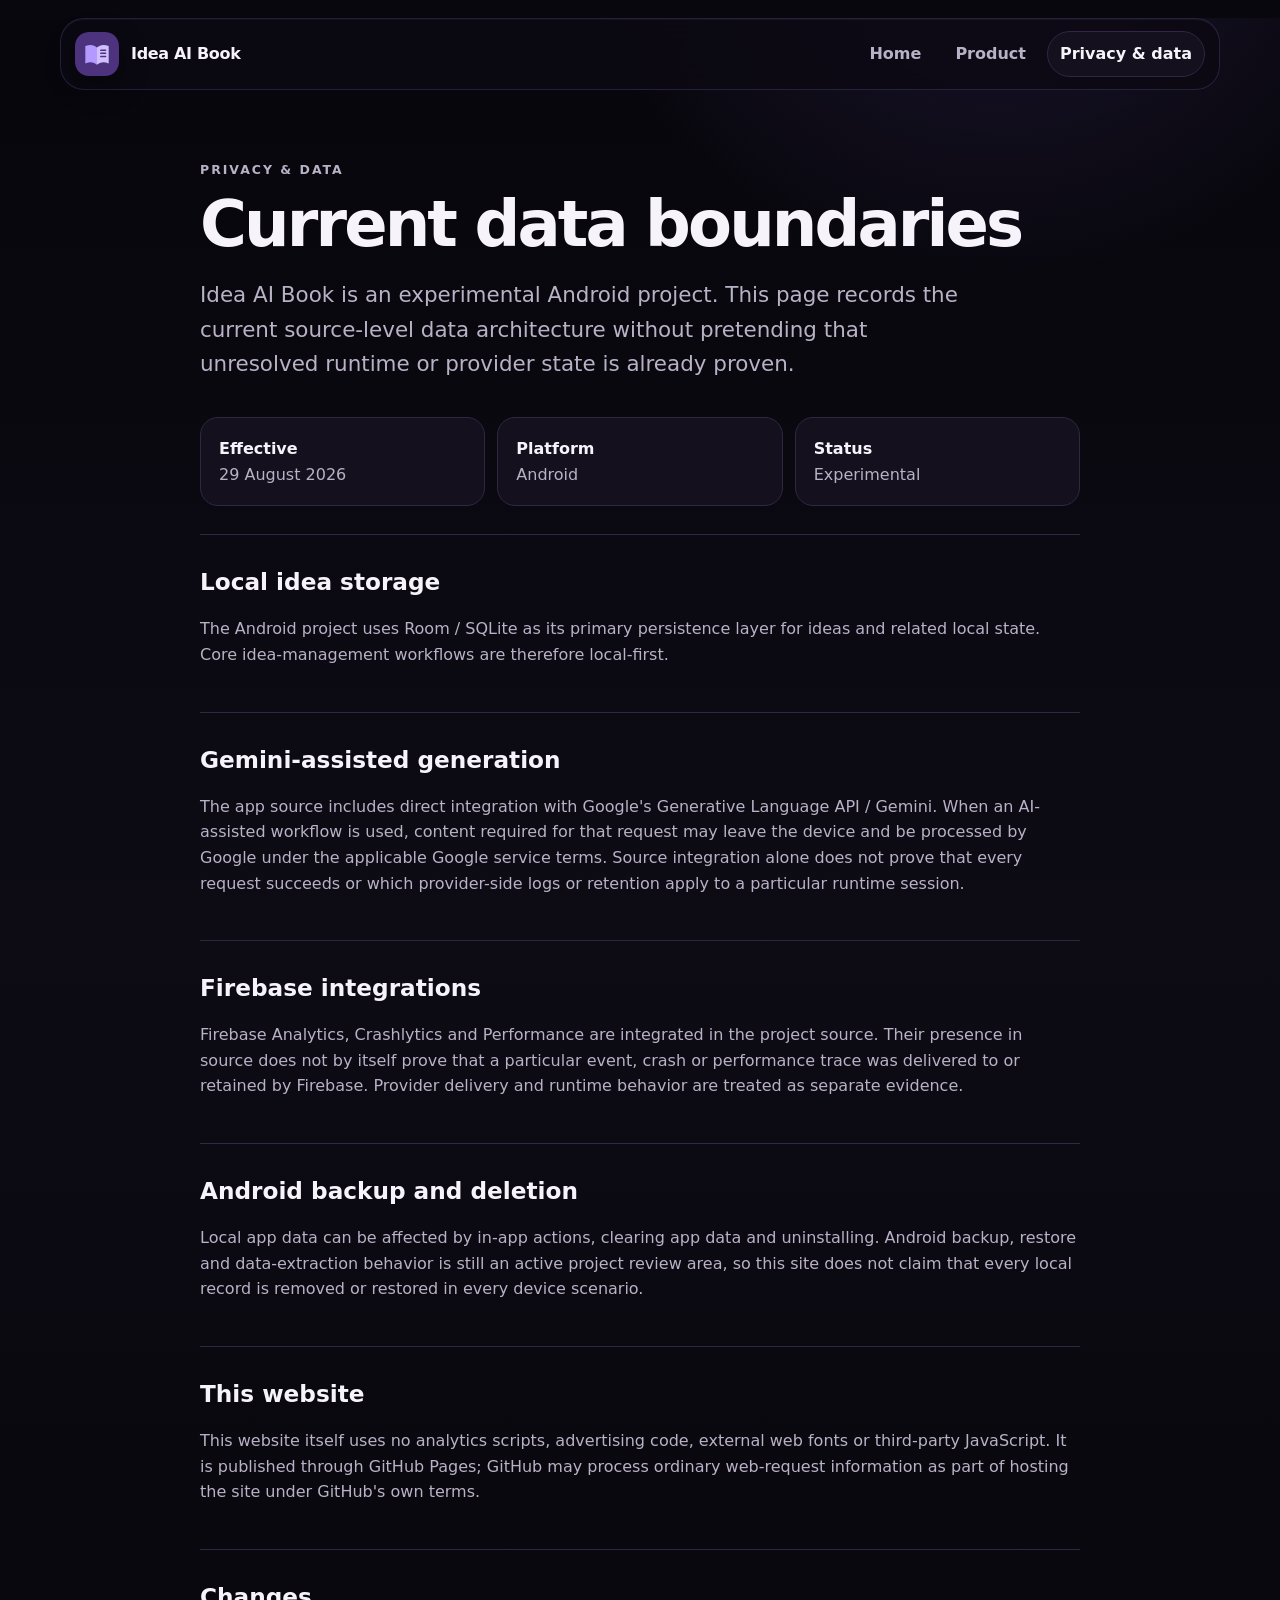
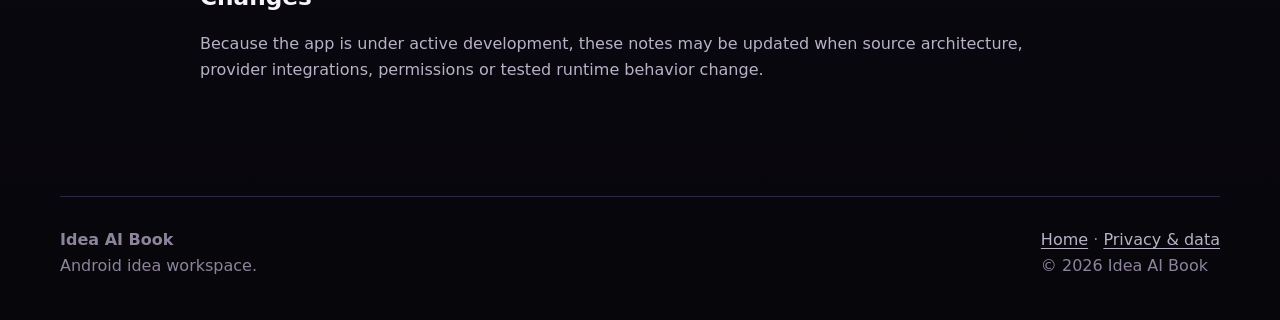
==== privacy/index.html @ e1b4aba2 "feat: launch Idea AI Book website" ====
<!doctype html>
<html lang="en">
<head>
  <meta charset="utf-8"><meta name="viewport" content="width=device-width,initial-scale=1">
  <title>Privacy & data · Idea AI Book</title>
  <meta name="description" content="Current privacy and data-handling notes for the experimental Idea AI Book Android application.">
  <meta name="theme-color" content="#08070e"><link rel="canonical" href="https://idea-book-ai-app.pl/privacy/">
  <link rel="icon" href="../assets/idea-book-mark.svg" type="image/svg+xml"><link rel="stylesheet" href="../styles.css">
</head>
<body><a class="skip-link" href="#main">Skip to content</a><div class="shell">
<header class="header"><a class="brand" href="../"><img src="../assets/idea-book-mark.svg" alt="" width="44" height="44"><span>Idea AI Book</span></a><nav class="nav" aria-label="Main navigation"><a href="../">Home</a><a href="../#workflow">Product</a><a aria-current="page" href="./">Privacy &amp; data</a></nav></header>
<main id="main" class="page legal"><p class="kicker">Privacy &amp; data</p><h1>Current data boundaries</h1><p class="lead">Idea AI Book is an experimental Android project. This page records the current source-level data architecture without pretending that unresolved runtime or provider state is already proven.</p>
<div class="meta"><div><strong>Effective</strong><br>29 August 2026</div><div><strong>Platform</strong><br>Android</div><div><strong>Status</strong><br>Experimental</div></div>
<section><h2>Local idea storage</h2><p>The Android project uses Room / SQLite as its primary persistence layer for ideas and related local state. Core idea-management workflows are therefore local-first.</p></section>
<section><h2>Gemini-assisted generation</h2><p>The app source includes direct integration with Google&apos;s Generative Language API / Gemini. When an AI-assisted workflow is used, content required for that request may leave the device and be processed by Google under the applicable Google service terms. Source integration alone does not prove that every request succeeds or which provider-side logs or retention apply to a particular runtime session.</p></section>
<section><h2>Firebase integrations</h2><p>Firebase Analytics, Crashlytics and Performance are integrated in the project source. Their presence in source does not by itself prove that a particular event, crash or performance trace was delivered to or retained by Firebase. Provider delivery and runtime behavior are treated as separate evidence.</p></section>
<section><h2>Android backup and deletion</h2><p>Local app data can be affected by in-app actions, clearing app data and uninstalling. Android backup, restore and data-extraction behavior is still an active project review area, so this site does not claim that every local record is removed or restored in every device scenario.</p></section>
<section><h2>This website</h2><p>This website itself uses no analytics scripts, advertising code, external web fonts or third-party JavaScript. It is published through GitHub Pages; GitHub may process ordinary web-request information as part of hosting the site under GitHub&apos;s own terms.</p></section>
<section><h2>Changes</h2><p>Because the app is under active development, these notes may be updated when source architecture, provider integrations, permissions or tested runtime behavior change.</p></section>
</main><footer class="footer"><div><strong>Idea AI Book</strong><br>Android idea workspace.</div><div><a href="../">Home</a> · <a href="./">Privacy &amp; data</a><br>© 2026 Idea AI Book</div></footer></div></body></html>
---- styles.css ----
:root{
  color-scheme:dark;
  --bg:#08070e;--bg-2:#0d0b14;--surface:#14101d;--surface-2:#1d1729;
  --text:#f7f3fb;--muted:#b9b1c6;--subtle:#8d849b;
  --primary:#a58aff;--primary-strong:#7e5bd4;--primary-deep:#4d327d;
  --border:#312743;--border-soft:rgba(165,138,255,.18);--green:#21c790;--blue:#4f8dff;
  --shadow:0 26px 90px rgba(0,0,0,.44);--max:1160px;
}
*{box-sizing:border-box}html{scroll-behavior:smooth;background:var(--bg)}
body{margin:0;min-width:280px;color:var(--text);font-family:Inter,ui-sans-serif,system-ui,-apple-system,BlinkMacSystemFont,"Segoe UI",sans-serif;line-height:1.6;background:radial-gradient(circle at 78% -10%,rgba(126,91,212,.22),transparent 28rem),linear-gradient(180deg,#07060c,var(--bg-2) 48%,#07060b)}
a{color:var(--primary);text-underline-offset:.18em}.skip-link{position:fixed;left:12px;top:12px;z-index:1000;transform:translateY(-180%);background:#fff;color:#111;padding:10px 14px;border-radius:10px;font-weight:800}.skip-link:focus{transform:none}
.shell{width:min(calc(100% - clamp(24px,5vw,56px)),var(--max));margin:auto}.header{display:flex;align-items:center;justify-content:space-between;gap:24px;margin-top:18px;padding:12px 14px;border:1px solid var(--border-soft);border-radius:24px;background:rgba(12,10,18,.78);backdrop-filter:blur(18px);box-shadow:inset 0 1px rgba(255,255,255,.04)}
.brand{display:flex;align-items:center;gap:12px;text-decoration:none;color:var(--text);font-weight:850;letter-spacing:-.02em}.brand img{width:44px;height:44px;border-radius:14px;box-shadow:0 10px 30px rgba(0,0,0,.3)}
.nav{display:flex;align-items:center;gap:8px;flex-wrap:wrap}.nav a{padding:9px 12px;border-radius:999px;color:var(--muted);font-weight:720;text-decoration:none;border:1px solid transparent}.nav a:hover,.nav a[aria-current="page"]{color:var(--text);background:var(--surface);border-color:var(--border)}
.hero{min-height:calc(100vh - 90px);display:grid;grid-template-columns:minmax(0,1.05fr) minmax(330px,.95fr);align-items:center;gap:clamp(34px,7vw,88px);padding:clamp(62px,9vw,112px) 0 72px}.hero-copy{max-width:690px}.hero h1{margin:0 0 22px;font-size:clamp(3rem,7vw,6.2rem);line-height:.94;letter-spacing:-.062em;max-width:12ch}.hero h1 span{color:var(--primary)}
.lead{font-size:clamp(1.08rem,2.2vw,1.34rem);color:var(--muted);max-width:58ch}.actions{display:flex;gap:12px;flex-wrap:wrap;margin-top:30px}.button{display:inline-flex;align-items:center;justify-content:center;min-height:48px;padding:12px 20px;border-radius:16px;border:1px solid var(--border);font-weight:820;text-decoration:none;color:var(--text);background:var(--surface)}.button.primary{background:linear-gradient(135deg,#a58aff,#7d5bd2);color:#140b25;border-color:transparent;box-shadow:0 15px 42px rgba(126,91,212,.28)}
.hero-visual{position:relative;min-height:650px;display:grid;place-items:center}.phone{position:absolute;width:min(330px,72vw);aspect-ratio:800/2000;border-radius:44px;padding:10px;background:#06050a;border:1px solid #3a2f4d;box-shadow:var(--shadow);overflow:hidden}.phone.primary{transform:translate(46px,-8px) rotate(2.5deg);z-index:2}.phone.secondary{width:min(278px,62vw);transform:translate(-105px,70px) rotate(-7deg);opacity:.78;filter:saturate(.9);z-index:1}.orb{position:absolute;width:360px;height:360px;border-radius:50%;background:radial-gradient(circle,rgba(165,138,255,.3),rgba(126,91,212,.08) 50%,transparent 70%);filter:blur(8px)}
.section{padding:72px 0}.section-heading{max-width:760px;margin-bottom:30px}.kicker{color:var(--primary);font-size:.78rem;font-weight:850;letter-spacing:.16em;text-transform:uppercase;margin:0 0 12px}.section h2,.page h1{font-size:clamp(2.25rem,5vw,4.4rem);line-height:1.02;letter-spacing:-.045em;margin:0 0 16px}.section p{color:var(--muted)}
.workflow{display:grid;grid-template-columns:repeat(5,minmax(0,1fr));gap:12px}.step{position:relative;padding:22px 20px;border-top:1px solid var(--border);min-height:220px}.step::before{content:attr(data-step);display:grid;place-items:center;width:34px;height:34px;border-radius:11px;background:var(--surface-2);color:var(--primary);font-weight:850;margin-bottom:32px}.step h3{font-size:1.08rem;margin:0 0 10px}.step p{font-size:.94rem;margin:0}
.gallery{display:grid;grid-template-columns:repeat(3,minmax(0,1fr));gap:18px;align-items:start}.shot{background:linear-gradient(160deg,#171220,#0d0a13);border:1px solid var(--border);border-radius:30px;padding:18px;overflow:hidden;box-shadow:0 20px 60px rgba(0,0,0,.24)}.shot:nth-child(2){margin-top:48px}.shot h3{margin:17px 2px 4px;font-size:1.12rem}.shot p{margin:0 2px 2px;font-size:.95rem}
.boundary{display:grid;grid-template-columns:minmax(0,1.05fr) minmax(300px,.95fr);gap:28px;align-items:start}.boundary-card{padding:30px;border:1px solid var(--border);border-radius:28px;background:linear-gradient(145deg,rgba(77,50,125,.22),rgba(20,16,29,.9));box-shadow:inset 0 1px rgba(255,255,255,.05)}.boundary-list{display:grid;gap:14px;margin:0;padding:0;list-style:none}.boundary-list li{padding:16px 0;border-bottom:1px solid var(--border-soft)}.boundary-list li:last-child{border-bottom:0}.boundary-list strong{display:block;color:var(--text);margin-bottom:3px}.boundary-list span{color:var(--muted)}
.status{padding:34px;border:1px solid var(--border);border-radius:30px;background:var(--surface)}.status strong{color:var(--primary)}
.footer{display:flex;justify-content:space-between;gap:24px;border-top:1px solid var(--border);color:var(--subtle);padding:30px 0 42px;margin-top:62px}.footer a{color:var(--muted)}
.page{max-width:880px;margin:70px auto}.page>.lead{margin-bottom:36px}.legal section{padding:28px 0;border-top:1px solid var(--border)}.legal section h2{font-size:1.45rem;margin:0 0 12px}.legal p,.legal li{color:var(--muted)}.meta{display:grid;grid-template-columns:repeat(3,minmax(0,1fr));gap:12px;margin:28px 0}.meta div{padding:18px;border:1px solid var(--border);border-radius:18px;background:var(--surface);color:var(--muted)}.meta strong{color:var(--text)}
.phone-ui{padding:20px 16px;background:#09070f;color:#f7f3fb}.phone-ui img{width:32px;height:32px;border-radius:9px}.appbar{display:flex;align-items:center;gap:10px;font-size:.82rem;margin:3px 2px 18px}.appbar strong{flex:1}.appbar span{color:var(--primary)}.ui-search{border:1px solid #302643;border-radius:18px;padding:12px 14px;color:#aaa1b8;font-size:.72rem;margin-bottom:8px}.ui-ai{background:#4d327d;border:1px solid #6c50a8;border-radius:16px;padding:10px 12px;text-align:center;font-weight:800;font-size:.72rem;margin-bottom:20px}.ui-title{font-size:1rem;font-weight:850;border-left:3px solid var(--primary);padding-left:10px;margin:4px 0 6px}.ui-copy{font-size:.65rem;color:#aaa1b8;margin:0 0 14px}.idea-card,.ui-mini-card{border:1px solid #302643;background:#120e1a;border-radius:18px;padding:14px;margin-top:10px}.idea-card h3{font-size:.85rem;margin:12px 0 6px}.idea-card p{font-size:.67rem;color:#aaa1b8;margin:0 0 12px}.ui-tags,.ui-chips,.ui-row{display:flex;gap:6px;flex-wrap:wrap}.ui-tags span,.ui-chips span,.ui-row span{border:1px solid #413354;border-radius:999px;padding:4px 7px;font-size:.52rem;color:#b9b1c6}.ui-chips .on{background:#2f365f;color:#fff;border-color:#2f365f}.ui-tags .green{color:#21c790;border-color:#147a5b;background:#0f2e26}.ui-tags .blue{color:#4f8dff;border-color:#29579e;background:#111f3d}.ui-label{margin:14px 0 7px;color:var(--primary);font-size:.6rem;font-weight:800}.ui-mini-card{font-size:.72rem}.ui-mini-card small{display:block;color:#aaa1b8;margin-top:5px}.idea-action{border-top:1px solid #272034;margin-top:12px;padding-top:10px;font-size:.6rem;color:#aaa1b8}.idea-action span{border:1px solid #413354;border-radius:8px;padding:4px 7px;margin-left:4px}.fab{position:absolute;right:18px;bottom:54px;width:42px;height:42px;display:grid;place-items:center;border-radius:50%;background:var(--primary);color:#1b0c30;font-size:1.5rem}.bottom-nav{position:absolute;left:0;right:0;bottom:0;height:46px;display:flex;align-items:center;justify-content:space-around;background:#211a31;color:#b8aec7;font-size:.82rem}.visual-card{min-height:500px}.visual-title{font-size:1.05rem;font-weight:850;color:#fff;margin:4px 2px 18px}.visual-search{padding:14px;border:1px solid #392c50;border-radius:16px;color:#a79eb4;font-size:.85rem;margin-bottom:16px}.review-box{display:grid;gap:5px;padding:18px;border:1px solid #392c50;border-radius:18px;background:#110e19;margin-bottom:12px}.review-box span{color:#aaa1b8;font-size:.86rem}.generated{display:grid;gap:8px;border:1px solid #45365f;border-radius:18px;padding:18px;background:#0d0a13}.generated>b{color:var(--primary);margin-bottom:8px}.generated label{font-size:.74rem;color:#aaa1b8}.generated span{padding:12px;border:1px solid #392c50;border-radius:12px;color:#e9e4ef;font-size:.84rem}
@media(max-width:900px){.header{align-items:flex-start;flex-direction:column}.nav{width:100%;flex-wrap:nowrap;overflow:auto}.hero{grid-template-columns:1fr;min-height:auto;padding-top:54px}.hero-copy{max-width:none}.hero-visual{min-height:590px;order:-1}.workflow{grid-template-columns:repeat(2,minmax(0,1fr))}.gallery{grid-template-columns:1fr 1fr}.shot:nth-child(2){margin-top:0}.gallery .shot:last-child{grid-column:1/-1;max-width:520px}.boundary{grid-template-columns:1fr}}
@media(max-width:560px){.shell{width:min(calc(100% - 22px),var(--max))}.header{border-radius:20px;margin-top:10px}.nav{display:grid;grid-template-columns:repeat(3,1fr);overflow:visible}.nav a{text-align:center;padding:9px 8px;font-size:.9rem}.hero{padding:36px 0 48px}.hero h1{font-size:clamp(2.75rem,15vw,4.1rem)}.hero-visual{min-height:470px}.phone.primary{width:235px;transform:translate(44px,-4px) rotate(2.5deg)}.phone.secondary{width:190px;transform:translate(-74px,65px) rotate(-7deg)}.orb{width:280px;height:280px}.section{padding:48px 0}.workflow{grid-template-columns:1fr}.step{min-height:0;padding:18px 4px}.step::before{margin-bottom:16px}.gallery{grid-template-columns:1fr}.gallery .shot:last-child{grid-column:auto}.shot{padding:12px;border-radius:22px}.boundary-card,.status{padding:22px;border-radius:22px}.meta{grid-template-columns:1fr}.footer{flex-direction:column;font-size:.92rem}.page{margin:44px auto}.phone-ui{padding:15px 12px}.ui-copy{font-size:.58rem}.idea-card p{font-size:.58rem}.visual-card{min-height:0}}
@media(prefers-reduced-motion:reduce){html{scroll-behavior:auto}}
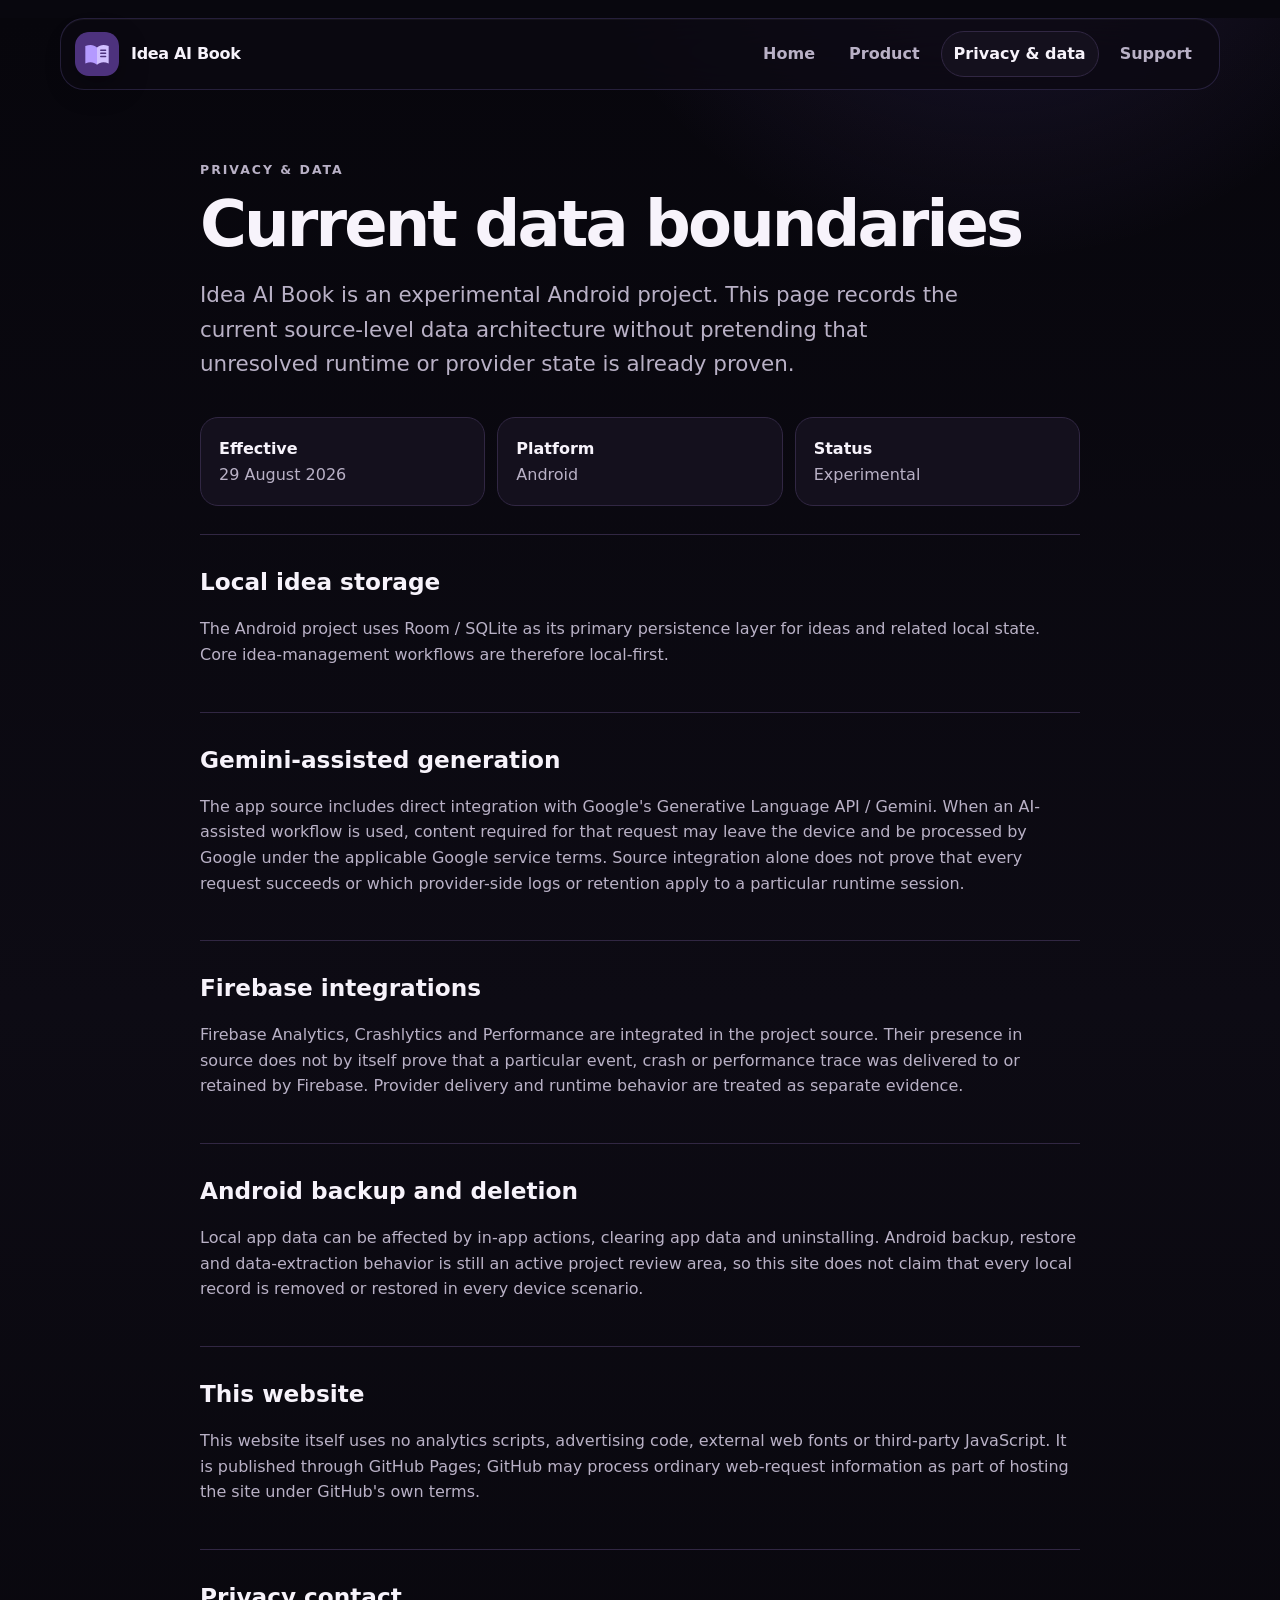
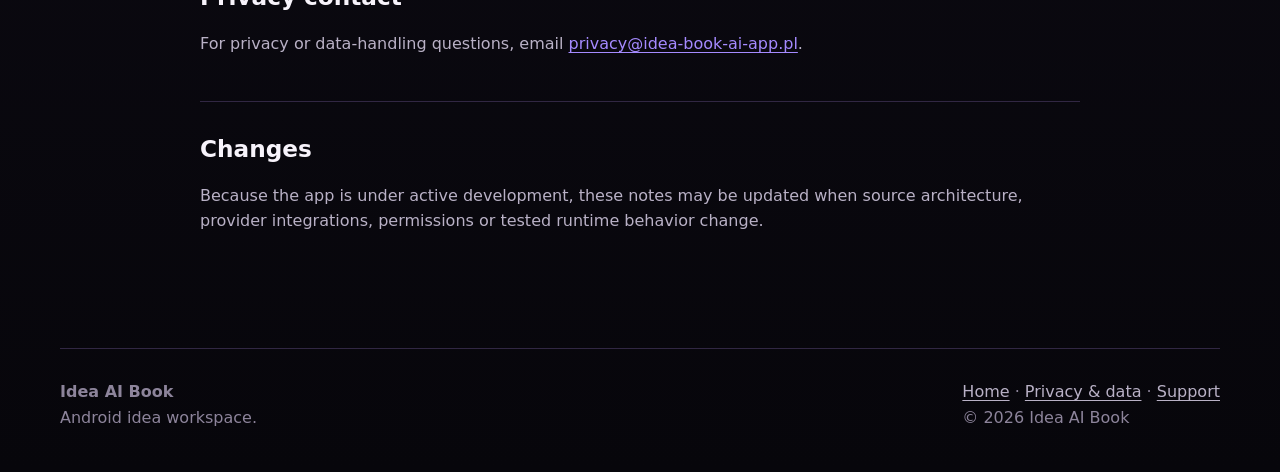
==== commit 88945f13: "feat: add privacy and support contacts" ====
--- a/privacy/index.html
+++ b/privacy/index.html
@@ -8,7 +8,7 @@
   <link rel="icon" href="../assets/idea-book-mark.svg" type="image/svg+xml"><link rel="stylesheet" href="../styles.css">
 </head>
 <body><a class="skip-link" href="#main">Skip to content</a><div class="shell">
-<header class="header"><a class="brand" href="../"><img src="../assets/idea-book-mark.svg" alt="" width="44" height="44"><span>Idea AI Book</span></a><nav class="nav" aria-label="Main navigation"><a href="../">Home</a><a href="../#workflow">Product</a><a aria-current="page" href="./">Privacy &amp; data</a></nav></header>
+<header class="header"><a class="brand" href="../"><img src="../assets/idea-book-mark.svg" alt="" width="44" height="44"><span>Idea AI Book</span></a><nav class="nav" aria-label="Main navigation"><a href="../">Home</a><a href="../#workflow">Product</a><a aria-current="page" href="./">Privacy &amp; data</a><a href="../support/">Support</a></nav></header>
 <main id="main" class="page legal"><p class="kicker">Privacy &amp; data</p><h1>Current data boundaries</h1><p class="lead">Idea AI Book is an experimental Android project. This page records the current source-level data architecture without pretending that unresolved runtime or provider state is already proven.</p>
 <div class="meta"><div><strong>Effective</strong><br>29 August 2026</div><div><strong>Platform</strong><br>Android</div><div><strong>Status</strong><br>Experimental</div></div>
 <section><h2>Local idea storage</h2><p>The Android project uses Room / SQLite as its primary persistence layer for ideas and related local state. Core idea-management workflows are therefore local-first.</p></section>
@@ -16,5 +16,6 @@
 <section><h2>Firebase integrations</h2><p>Firebase Analytics, Crashlytics and Performance are integrated in the project source. Their presence in source does not by itself prove that a particular event, crash or performance trace was delivered to or retained by Firebase. Provider delivery and runtime behavior are treated as separate evidence.</p></section>
 <section><h2>Android backup and deletion</h2><p>Local app data can be affected by in-app actions, clearing app data and uninstalling. Android backup, restore and data-extraction behavior is still an active project review area, so this site does not claim that every local record is removed or restored in every device scenario.</p></section>
 <section><h2>This website</h2><p>This website itself uses no analytics scripts, advertising code, external web fonts or third-party JavaScript. It is published through GitHub Pages; GitHub may process ordinary web-request information as part of hosting the site under GitHub&apos;s own terms.</p></section>
+<section><h2>Privacy contact</h2><p>For privacy or data-handling questions, email <a href="mailto:privacy@idea-book-ai-app.pl">privacy@idea-book-ai-app.pl</a>.</p></section>
 <section><h2>Changes</h2><p>Because the app is under active development, these notes may be updated when source architecture, provider integrations, permissions or tested runtime behavior change.</p></section>
-</main><footer class="footer"><div><strong>Idea AI Book</strong><br>Android idea workspace.</div><div><a href="../">Home</a> · <a href="./">Privacy &amp; data</a><br>© 2026 Idea AI Book</div></footer></div></body></html>
+</main><footer class="footer"><div><strong>Idea AI Book</strong><br>Android idea workspace.</div><div><a href="../">Home</a> · <a href="./">Privacy &amp; data</a> · <a href="../support/">Support</a><br>© 2026 Idea AI Book</div></footer></div></body></html>
